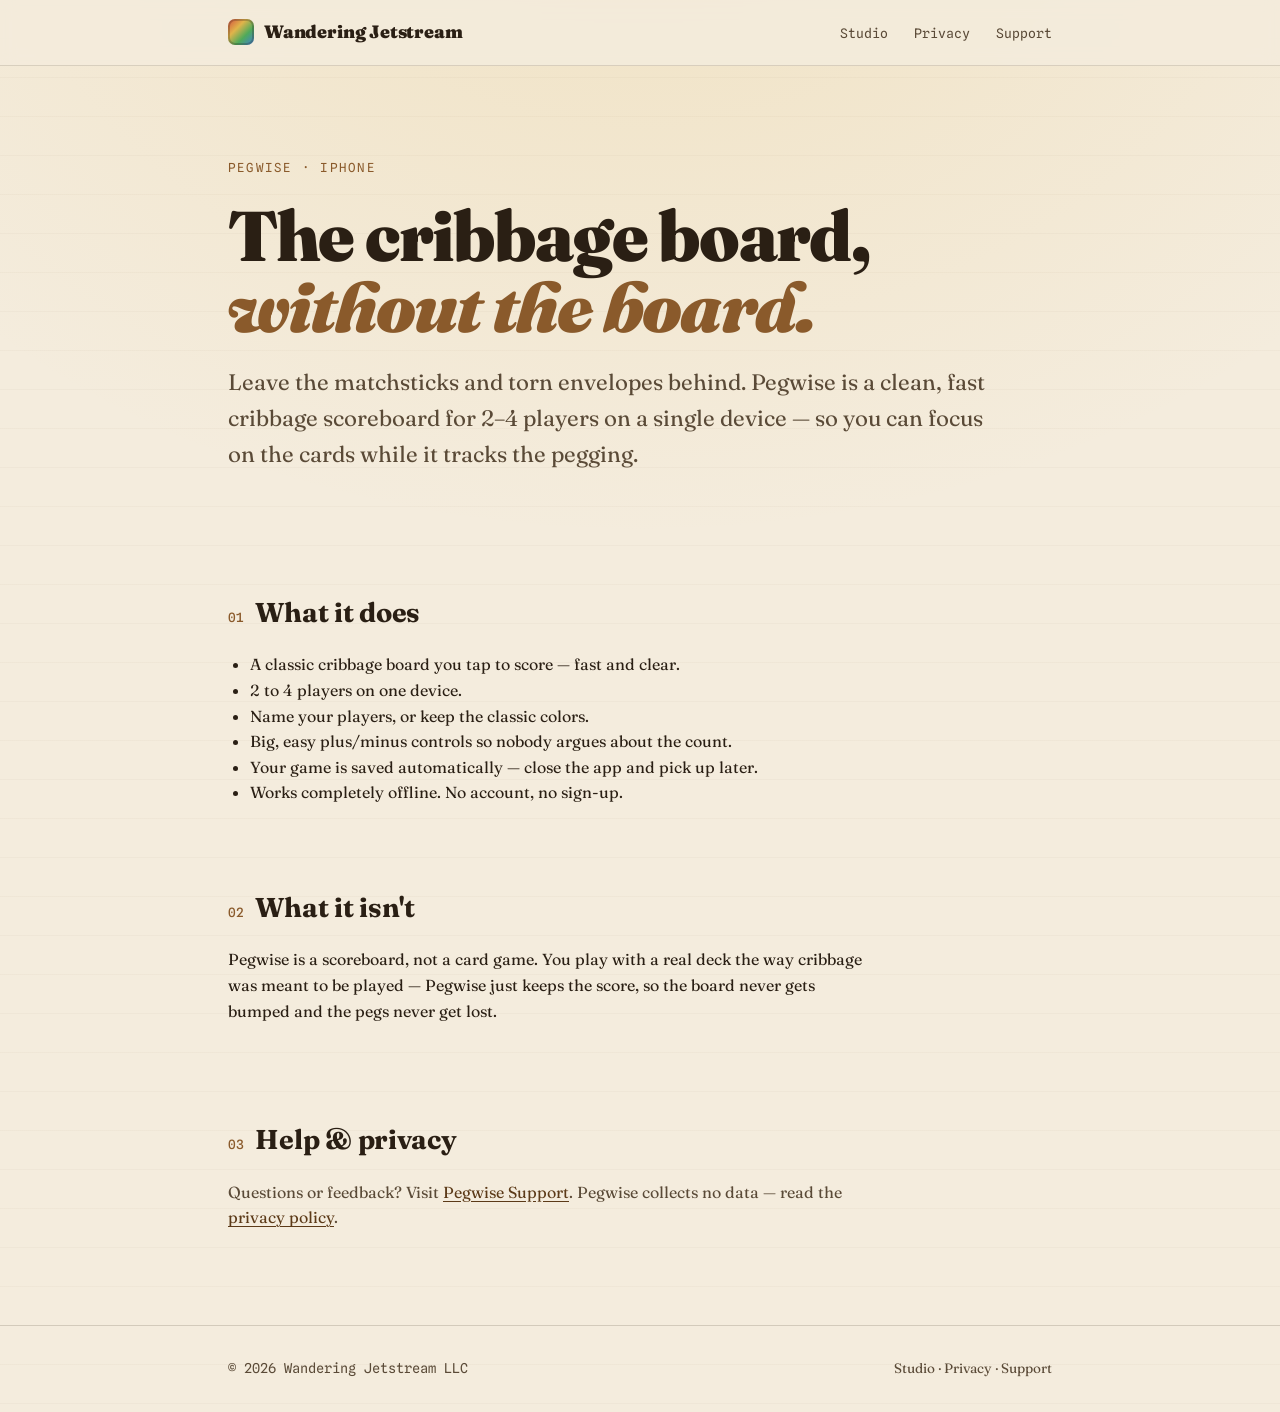
==== pegwise/index.html @ b36087ce "Create index.html" ====
<!DOCTYPE html>
<html lang="en">
<head>
<meta charset="utf-8">
<meta name="viewport" content="width=device-width, initial-scale=1">
<title>Pegwise — cribbage scoreboard & pegging tracker</title>
<meta name="description" content="Pegwise is a clean digital cribbage board and pegging tracker for 2–4 players on a single device. By Wandering Jetstream LLC.">
<link rel="stylesheet" href="/style.css">
</head>
<body>

<header class="site-head">
  <div class="wrap">
    <a class="brand" href="/"><span class="mark"></span>Wandering Jetstream</a>
    <nav class="nav">
      <a href="/">Studio</a>
      <a href="/pegwise/privacy/">Privacy</a>
      <a href="/pegwise/support/">Support</a>
    </nav>
  </div>
</header>

<main>
  <div class="wrap">
    <section class="hero">
      <div class="eyebrow">Pegwise · iPhone</div>
      <h1>The cribbage board,<br><span class="tail">without the board.</span></h1>
      <p class="lede">Leave the matchsticks and torn envelopes behind. Pegwise is a clean,
      fast cribbage scoreboard for 2–4 players on a single device — so you can focus on
      the cards while it tracks the pegging.</p>
    </section>

    <section>
      <h2><span class="num">01</span> What it does</h2>
      <ul style="margin-left:22px; max-width:64ch;">
        <li>A classic cribbage board you tap to score — fast and clear.</li>
        <li>2 to 4 players on one device.</li>
        <li>Name your players, or keep the classic colors.</li>
        <li>Big, easy plus/minus controls so nobody argues about the count.</li>
        <li>Your game is saved automatically — close the app and pick up later.</li>
        <li>Works completely offline. No account, no sign-up.</li>
      </ul>
    </section>

    <section>
      <h2><span class="num">02</span> What it isn't</h2>
      <p>Pegwise is a scoreboard, not a card game. You play with a real deck the way
      cribbage was meant to be played — Pegwise just keeps the score, so the board never
      gets bumped and the pegs never get lost.</p>
    </section>

    <section>
      <h2><span class="num">03</span> Help &amp; privacy</h2>
      <p class="muted">Questions or feedback? Visit <a href="/pegwise/support/">Pegwise
      Support</a>. Pegwise collects no data — read the <a href="/pegwise/privacy/">privacy
      policy</a>.</p>
    </section>
  </div>
</main>

<footer class="site-foot">
  <div class="wrap">
    <span class="mono">© 2026 Wandering Jetstream LLC</span>
    <span>
      <a href="/">Studio</a> ·
      <a href="/pegwise/privacy/">Privacy</a> ·
      <a href="/pegwise/support/">Support</a>
    </span>
  </div>
</footer>

</body>
</html>
---- style.css ----
/* Wandering Jetstream LLC — shared site styles
   Warm, editorial, lightly retro. Built to host many apps. */

@import url('https://fonts.googleapis.com/css2?family=Fraunces:opsz,wght@9..144,400;9..144,500;9..144,600;9..144,900&family=Spline+Sans+Mono:wght@400;500&display=swap');

:root {
  --ink:        #2a1f14;
  --ink-soft:   #5a4a37;
  --paper:      #f4ecdd;
  --paper-2:    #ece0c9;
  --wood:       #8a5a2b;
  --wood-deep:  #5c3a18;
  --accent-r:   #d4513f;
  --accent-b:   #3f7fd4;
  --accent-g:   #4faa5a;
  --accent-y:   #e0b44a;
  --line:       rgba(42, 31, 20, 0.14);
  --radius:     14px;
  --maxw:       880px;
}

* { box-sizing: border-box; margin: 0; padding: 0; }

html { scroll-behavior: smooth; }

body {
  font-family: 'Fraunces', Georgia, serif;
  color: var(--ink);
  background: var(--paper);
  background-image:
    radial-gradient(120% 80% at 50% -10%, rgba(224,180,74,0.18), transparent 60%),
    repeating-linear-gradient(180deg, transparent 0 38px, rgba(92,58,24,0.03) 38px 39px);
  line-height: 1.6;
  -webkit-font-smoothing: antialiased;
  min-height: 100vh;
}

.wrap { max-width: var(--maxw); margin: 0 auto; padding: 0 28px; }

/* ---- header / nav ---- */
.site-head {
  border-bottom: 1px solid var(--line);
  background: rgba(244,236,221,0.86);
  backdrop-filter: blur(8px);
  position: sticky; top: 0; z-index: 10;
}
.site-head .wrap {
  display: flex; align-items: center; justify-content: space-between;
  padding-top: 18px; padding-bottom: 18px;
}
.brand {
  font-weight: 900; font-size: 1.12rem; letter-spacing: -0.01em;
  text-decoration: none; color: var(--ink); display: flex; align-items: center; gap: 10px;
}
.brand .mark {
  width: 26px; height: 26px; border-radius: 7px;
  background:
    linear-gradient(135deg, var(--accent-r), var(--accent-y) 35%, var(--accent-g) 65%, var(--accent-b));
  box-shadow: inset 0 0 0 2px rgba(42,31,20,0.25);
}
.nav a {
  font-family: 'Spline Sans Mono', monospace;
  font-size: 0.82rem; text-decoration: none; color: var(--ink-soft);
  margin-left: 22px; padding-bottom: 3px; border-bottom: 1.5px solid transparent;
  transition: color .2s, border-color .2s;
}
.nav a:hover { color: var(--ink); border-color: var(--accent-r); }

/* ---- hero ---- */
.hero { padding: 92px 0 64px; }
.eyebrow {
  font-family: 'Spline Sans Mono', monospace; font-size: 0.78rem;
  letter-spacing: 0.18em; text-transform: uppercase; color: var(--wood);
  margin-bottom: 22px;
}
h1 {
  font-size: clamp(2.6rem, 6vw, 4.4rem); line-height: 1.02;
  letter-spacing: -0.025em; font-weight: 900; margin-bottom: 22px;
}
h1 .tail { color: var(--wood); font-style: italic; }
.lede { font-size: clamp(1.1rem, 2.2vw, 1.4rem); color: var(--ink-soft); max-width: 56ch; }

/* ---- sections ---- */
section { padding: 40px 0; }
h2 {
  font-size: 1.7rem; letter-spacing: -0.01em; margin-bottom: 18px;
  display: flex; align-items: baseline; gap: 12px;
}
h2 .num {
  font-family: 'Spline Sans Mono', monospace; font-size: 0.8rem;
  color: var(--wood); font-weight: 500;
}
h3 { font-size: 1.15rem; margin: 26px 0 8px; }
p { margin-bottom: 14px; max-width: 64ch; color: var(--ink); }
p.muted { color: var(--ink-soft); }
a { color: var(--wood-deep); text-underline-offset: 3px; }

/* ---- app cards ---- */
.apps { display: grid; gap: 18px; grid-template-columns: 1fr; margin-top: 8px; }
@media (min-width: 640px) { .apps { grid-template-columns: 1fr 1fr; } }
.app-card {
  display: block; text-decoration: none; color: inherit;
  border: 1px solid var(--line); border-radius: var(--radius);
  padding: 24px; background: var(--paper-2);
  transition: transform .18s ease, box-shadow .18s ease;
}
.app-card:hover { transform: translateY(-3px); box-shadow: 0 14px 30px rgba(92,58,24,0.16); }
.app-card .tag {
  font-family: 'Spline Sans Mono', monospace; font-size: 0.72rem;
  letter-spacing: 0.1em; text-transform: uppercase; color: var(--wood);
}
.app-card h3 { margin: 8px 0 6px; font-size: 1.35rem; }
.app-card.coming { opacity: 0.62; }

/* ---- doc pages (privacy / support) ---- */
.doc { padding: 56px 0 80px; }
.doc h1 { font-size: clamp(2rem, 4vw, 2.8rem); margin-bottom: 8px; }
.doc .updated {
  font-family: 'Spline Sans Mono', monospace; font-size: 0.8rem;
  color: var(--ink-soft); margin-bottom: 36px;
}
.doc h2 { font-size: 1.25rem; margin-top: 32px; }
.doc ul { margin: 0 0 16px 22px; max-width: 64ch; }
.doc li { margin-bottom: 8px; }
.faq dt { font-weight: 600; margin-top: 18px; }
.faq dd { color: var(--ink-soft); margin-left: 0; }

/* ---- footer ---- */
.site-foot {
  border-top: 1px solid var(--line); margin-top: 40px;
  padding: 32px 0; font-size: 0.85rem; color: var(--ink-soft);
}
.site-foot .wrap { display: flex; flex-wrap: wrap; gap: 8px 24px; justify-content: space-between; }
.site-foot a { color: var(--ink-soft); text-decoration: none; }
.site-foot a:hover { color: var(--ink); }
.site-foot .mono { font-family: 'Spline Sans Mono', monospace; }
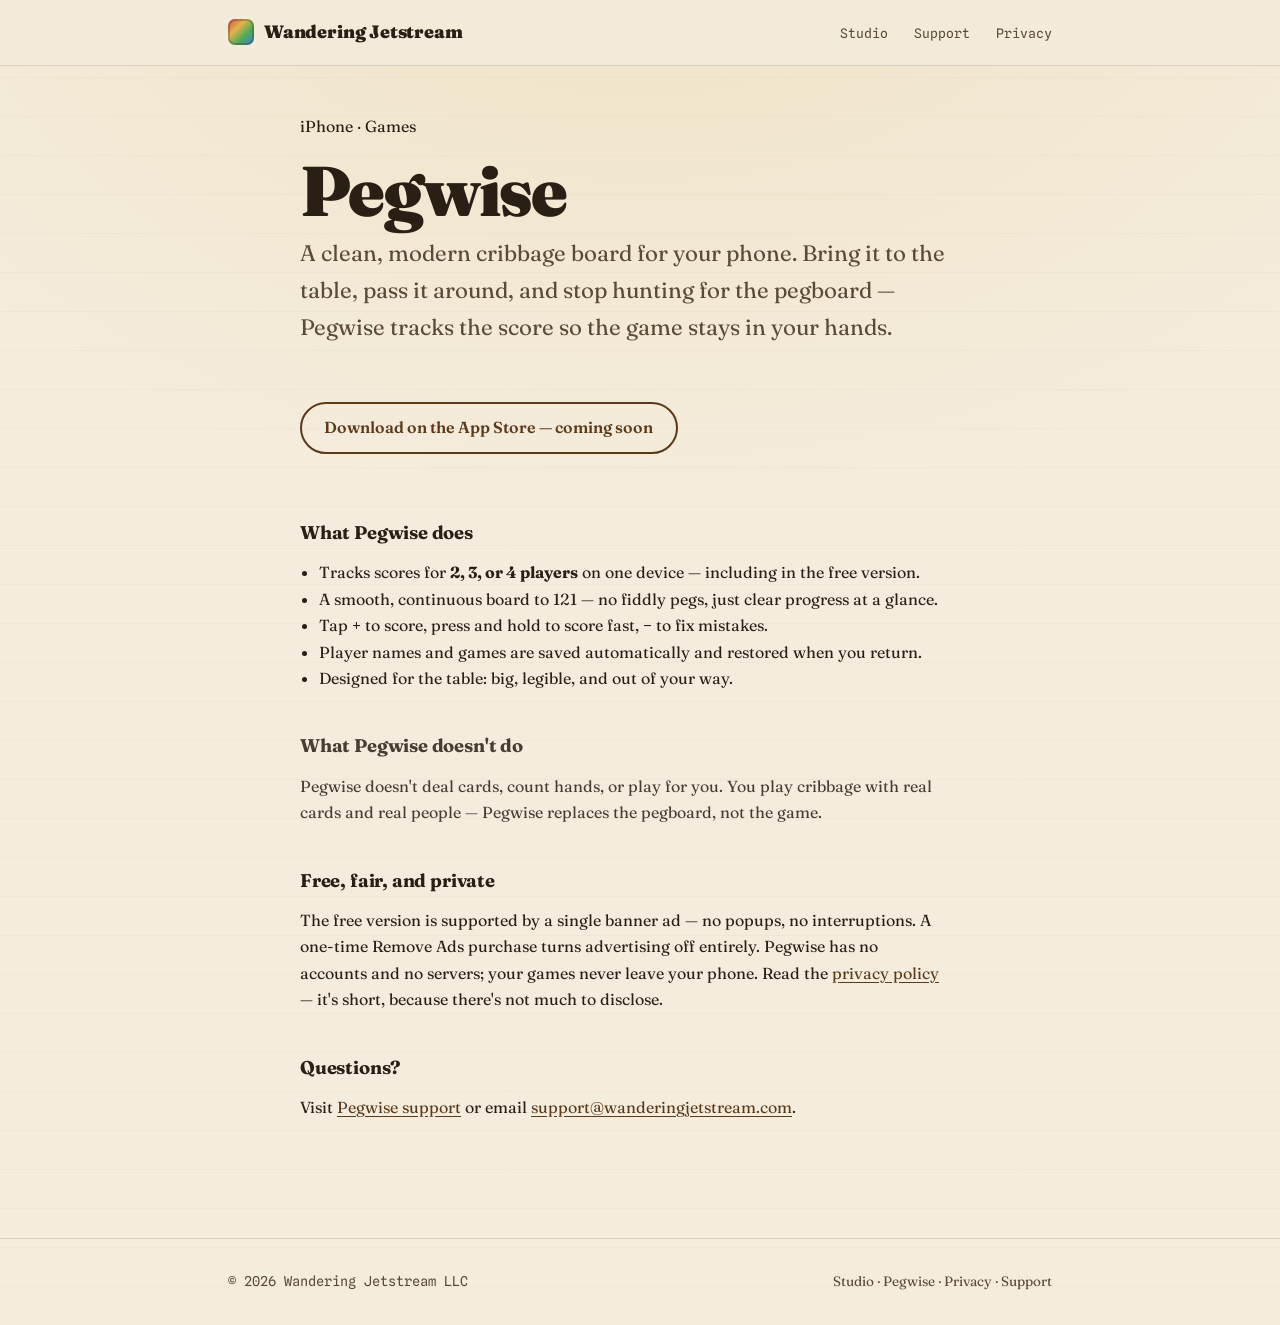
==== commit b1518563: "Add Pegwise product, privacy, and support pages Co-Authored-By: Claude Fable 5 <noreply@anthropic.co" ====
--- a/pegwise/index.html
+++ b/pegwise/index.html
@@ -3,9 +3,20 @@
 <head>
 <meta charset="utf-8">
 <meta name="viewport" content="width=device-width, initial-scale=1">
-<title>Pegwise — cribbage scoreboard & pegging tracker</title>
-<meta name="description" content="Pegwise is a clean digital cribbage board and pegging tracker for 2–4 players on a single device. By Wandering Jetstream LLC.">
+<title>Pegwise — a cribbage board for your phone</title>
+<meta name="description" content="Pegwise is a clean digital cribbage board and peg tracker for 2–4 players on one device. Free on the App Store.">
 <link rel="stylesheet" href="/style.css">
+<style>
+  .product{max-width:680px;margin:0 auto;padding:3rem 0 4rem}
+  .product .tag{margin-bottom:1rem}
+  .product h1{margin-bottom:.5rem}
+  .product .lede{margin-bottom:2rem}
+  .product h2{margin-top:2.5rem;margin-bottom:.75rem;font-size:1.15rem}
+  .product p, .product li{line-height:1.65}
+  .product ul{padding-left:1.2rem}
+  .product .not{opacity:.85}
+  .product .store-cta{display:inline-block;margin:1.5rem 0;padding:.7rem 1.4rem;border:2px solid currentColor;border-radius:999px;text-decoration:none;font-weight:600}
+</style>
 </head>
 <body>
 
@@ -14,47 +25,49 @@
     <a class="brand" href="/"><span class="mark"></span>Wandering Jetstream</a>
     <nav class="nav">
       <a href="/">Studio</a>
+      <a href="/pegwise/support/">Support</a>
       <a href="/pegwise/privacy/">Privacy</a>
-      <a href="/pegwise/support/">Support</a>
     </nav>
   </div>
 </header>
 
 <main>
   <div class="wrap">
-    <section class="hero">
-      <div class="eyebrow">Pegwise · iPhone</div>
-      <h1>The cribbage board,<br><span class="tail">without the board.</span></h1>
-      <p class="lede">Leave the matchsticks and torn envelopes behind. Pegwise is a clean,
-      fast cribbage scoreboard for 2–4 players on a single device — so you can focus on
-      the cards while it tracks the pegging.</p>
-    </section>
+    <article class="product">
+      <div class="tag">iPhone · Games</div>
+      <h1>Pegwise</h1>
+      <p class="lede">A clean, modern cribbage board for your phone. Bring it to the
+      table, pass it around, and stop hunting for the pegboard — Pegwise tracks the
+      score so the game stays in your hands.</p>
 
-    <section>
-      <h2><span class="num">01</span> What it does</h2>
-      <ul style="margin-left:22px; max-width:64ch;">
-        <li>A classic cribbage board you tap to score — fast and clear.</li>
-        <li>2 to 4 players on one device.</li>
-        <li>Name your players, or keep the classic colors.</li>
-        <li>Big, easy plus/minus controls so nobody argues about the count.</li>
-        <li>Your game is saved automatically — close the app and pick up later.</li>
-        <li>Works completely offline. No account, no sign-up.</li>
+      <!-- Set the real App Store URL after launch -->
+      <a class="store-cta" href="#">Download on the App Store — coming soon</a>
+
+      <h2>What Pegwise does</h2>
+      <ul>
+        <li>Tracks scores for <strong>2, 3, or 4 players</strong> on one device — including in the free version.</li>
+        <li>A smooth, continuous board to 121 — no fiddly pegs, just clear progress at a glance.</li>
+        <li>Tap <strong>+</strong> to score, press and hold to score fast, <strong>−</strong> to fix mistakes.</li>
+        <li>Player names and games are saved automatically and restored when you return.</li>
+        <li>Designed for the table: big, legible, and out of your way.</li>
       </ul>
-    </section>
 
-    <section>
-      <h2><span class="num">02</span> What it isn't</h2>
-      <p>Pegwise is a scoreboard, not a card game. You play with a real deck the way
-      cribbage was meant to be played — Pegwise just keeps the score, so the board never
-      gets bumped and the pegs never get lost.</p>
-    </section>
+      <h2 class="not">What Pegwise doesn't do</h2>
+      <p class="not">Pegwise doesn't deal cards, count hands, or play for you. You play
+      cribbage with real cards and real people — Pegwise replaces the pegboard, not
+      the game.</p>
 
-    <section>
-      <h2><span class="num">03</span> Help &amp; privacy</h2>
-      <p class="muted">Questions or feedback? Visit <a href="/pegwise/support/">Pegwise
-      Support</a>. Pegwise collects no data — read the <a href="/pegwise/privacy/">privacy
-      policy</a>.</p>
-    </section>
+      <h2>Free, fair, and private</h2>
+      <p>The free version is supported by a single banner ad — no popups, no
+      interruptions. A one-time Remove Ads purchase turns advertising off entirely.
+      Pegwise has no accounts and no servers; your games never leave your phone. Read
+      the <a href="/pegwise/privacy/">privacy policy</a> — it's short, because there's
+      not much to disclose.</p>
+
+      <h2>Questions?</h2>
+      <p>Visit <a href="/pegwise/support/">Pegwise support</a> or email
+      <a href="mailto:support@wanderingjetstream.com">support@wanderingjetstream.com</a>.</p>
+    </article>
   </div>
 </main>
 
@@ -63,6 +76,7 @@
     <span class="mono">© 2026 Wandering Jetstream LLC</span>
     <span>
       <a href="/">Studio</a> ·
+      <a href="/pegwise/">Pegwise</a> ·
       <a href="/pegwise/privacy/">Privacy</a> ·
       <a href="/pegwise/support/">Support</a>
     </span>
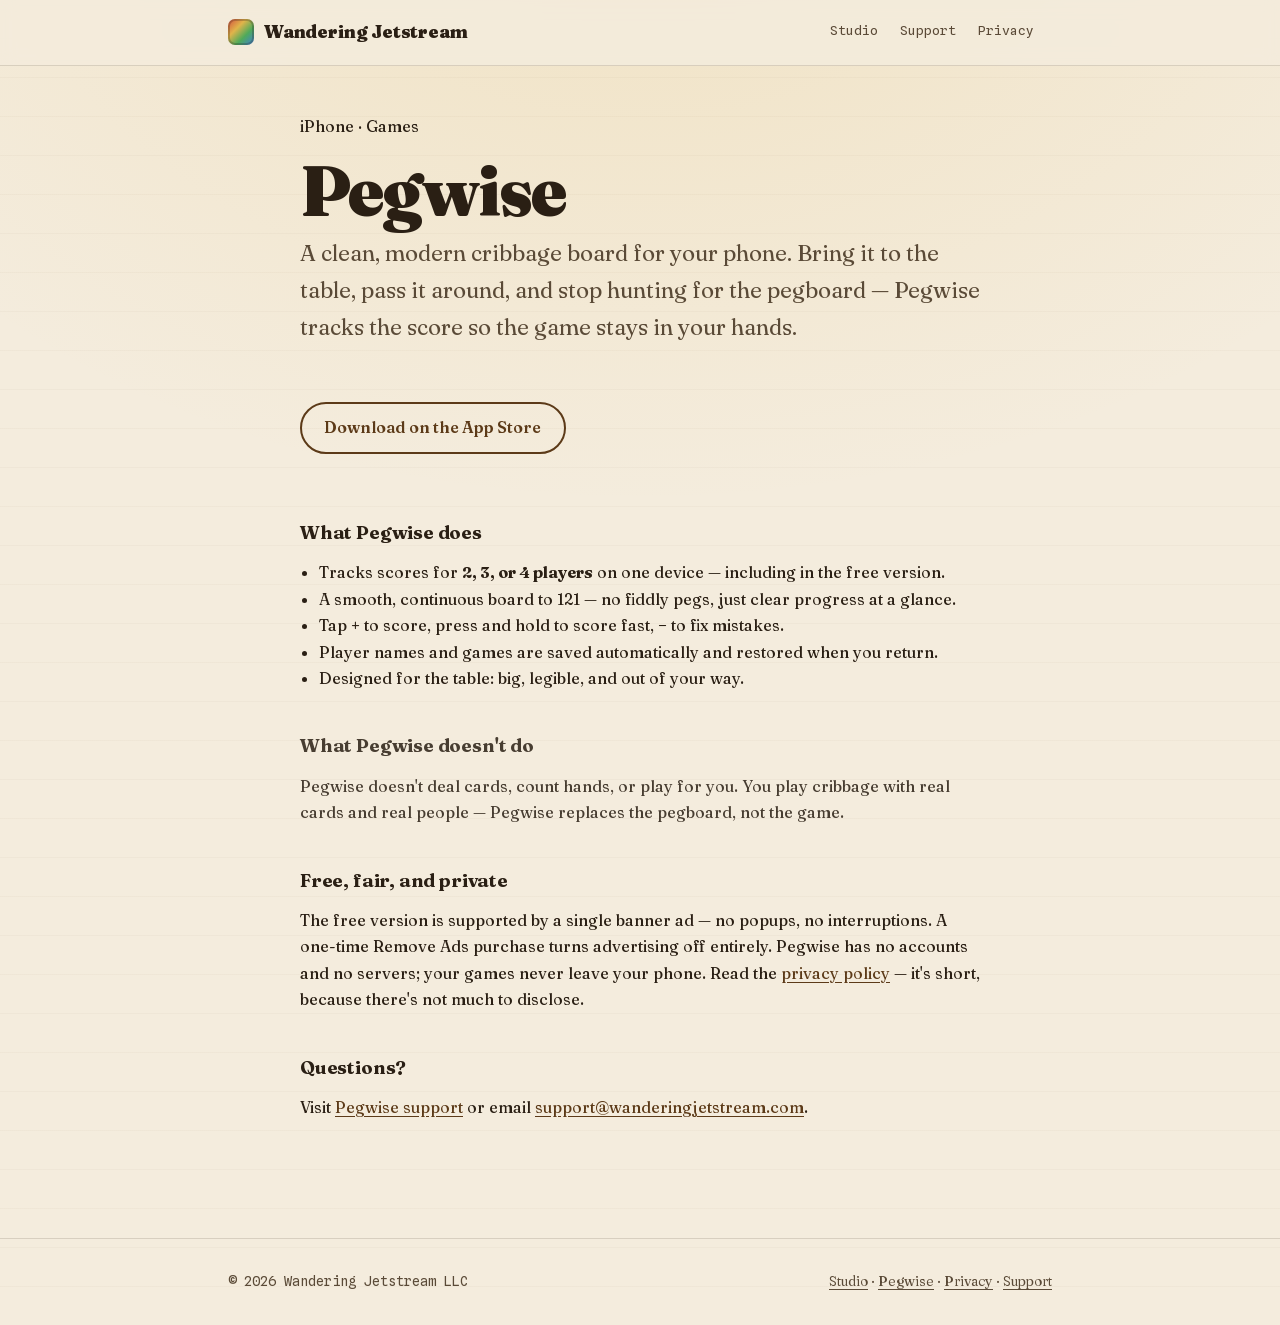
==== commit c1b9a837: "Add app-ads.txt and live Pegwise App Store link Co-Authored-By: Claude Opus 5.5 <noreply@anthropic.c" ====
--- a/pegwise/index.html
+++ b/pegwise/index.html
@@ -40,8 +40,7 @@
       table, pass it around, and stop hunting for the pegboard — Pegwise tracks the
       score so the game stays in your hands.</p>
 
-      <!-- Set the real App Store URL after launch -->
-      <a class="store-cta" href="#">Download on the App Store — coming soon</a>
+      <a class="store-cta" href="https://apps.apple.com/app/id6780866915">Download on the App Store</a>
 
       <h2>What Pegwise does</h2>
       <ul>
--- a/style.css
+++ b/style.css
@@ -1,7 +1,47 @@
 /* Wandering Jetstream LLC — shared site styles
    Warm, editorial, lightly retro. Built to host many apps. */
 
-@import url('https://fonts.googleapis.com/css2?family=Fraunces:opsz,wght@9..144,400;9..144,500;9..144,600;9..144,900&family=Spline+Sans+Mono:wght@400;500&display=swap');
+/* Self-hosted webfonts. Replaces the previous stylesheet import from Google Fonts,
+   which transmitted every visitor's IP address to Google before any page
+   content rendered. Both families are licensed under the SIL Open Font
+   License 1.1, which permits self-hosting and redistribution.
+   Files live at /fonts/ in this repository. */
+
+@font-face {
+  font-family: 'Fraunces';
+  font-style: normal;
+  font-weight: 100 900;
+  font-display: swap;
+  src: url('/fonts/fraunces-latin.woff2') format('woff2-variations');
+  unicode-range: U+0000-00FF, U+0131, U+0152-0153, U+02BB-02BC, U+02C6, U+02DA, U+02DC, U+0304, U+0308, U+0329, U+2000-206F, U+20AC, U+2122, U+2191, U+2193, U+2212, U+2215, U+FEFF, U+FFFD;
+}
+
+@font-face {
+  font-family: 'Fraunces';
+  font-style: normal;
+  font-weight: 100 900;
+  font-display: swap;
+  src: url('/fonts/fraunces-latin-ext.woff2') format('woff2-variations');
+  unicode-range: U+0100-02BA, U+02BD-02C5, U+02C7-02CC, U+02CE-02D7, U+02DD-02FF, U+0304, U+0308, U+0329, U+1D00-1DBF, U+1E00-1E9F, U+1EF2-1EFF, U+2020, U+20A0-20AB, U+20AD-20C0, U+2113, U+2C60-2C7F, U+A720-A7FF;
+}
+
+@font-face {
+  font-family: 'Spline Sans Mono';
+  font-style: normal;
+  font-weight: 300 700;
+  font-display: swap;
+  src: url('/fonts/spline-sans-mono-latin.woff2') format('woff2-variations');
+  unicode-range: U+0000-00FF, U+0131, U+0152-0153, U+02BB-02BC, U+02C6, U+02DA, U+02DC, U+0304, U+0308, U+0329, U+2000-206F, U+20AC, U+2122, U+2191, U+2193, U+2212, U+2215, U+FEFF, U+FFFD;
+}
+
+@font-face {
+  font-family: 'Spline Sans Mono';
+  font-style: normal;
+  font-weight: 300 700;
+  font-display: swap;
+  src: url('/fonts/spline-sans-mono-latin-ext.woff2') format('woff2-variations');
+  unicode-range: U+0100-02BA, U+02BD-02C5, U+02C7-02CC, U+02CE-02D7, U+02DD-02FF, U+0304, U+0308, U+0329, U+1D00-1DBF, U+1E00-1E9F, U+1EF2-1EFF, U+2020, U+20A0-20AB, U+20AD-20C0, U+2113, U+2C60-2C7F, U+A720-A7FF;
+}
 
 :root {
   --ink:        #2a1f14;
@@ -134,3 +174,31 @@
 .site-foot a { color: var(--ink-soft); text-decoration: none; }
 .site-foot a:hover { color: var(--ink); }
 .site-foot .mono { font-family: 'Spline Sans Mono', monospace; }
+
+
+/* ---- accessibility corrections (added by the s5 website audit) ---- */
+
+/* The header is position:sticky, so #privacy / #terms / #support would
+   otherwise scroll their heading underneath it. The in-app Privacy Policy
+   link points at /wayword/#privacy and must land on a visible heading. */
+h2[id] { scroll-margin-top: 112px; }
+h2[id]:focus { outline: none; }
+
+/* Reflow instead of overflowing at 400% zoom (WCAG 1.4.10 Reflow). */
+.site-head .wrap { flex-wrap: wrap; gap: 10px 16px; }
+.nav { display: flex; flex-wrap: wrap; gap: 0 4px; }
+.nav a { margin-left: 0; margin-right: 18px; }
+
+/* Footer links were --ink-soft on --ink-soft body text with no underline,
+   so they were identifiable by colour alone (WCAG 1.4.1 Use of Color). */
+.site-foot a { text-decoration: underline; text-underline-offset: 3px; }
+
+/* .app-card .tag was #8a5a2b on #ece0c9 = 4.49:1, just under the 4.5:1
+   required for text below 18.66px. --wood-deep on --paper-2 = 7.75:1. */
+.app-card .tag { color: var(--wood-deep); }
+
+/* style.css defined no focus style, and .nav a / .site-foot a suppress the
+   underline the UA default relies on. */
+a:focus-visible { outline: 2px solid var(--accent-r); outline-offset: 3px; }
+
+@media (prefers-reduced-motion: reduce) { html { scroll-behavior: auto; } }
